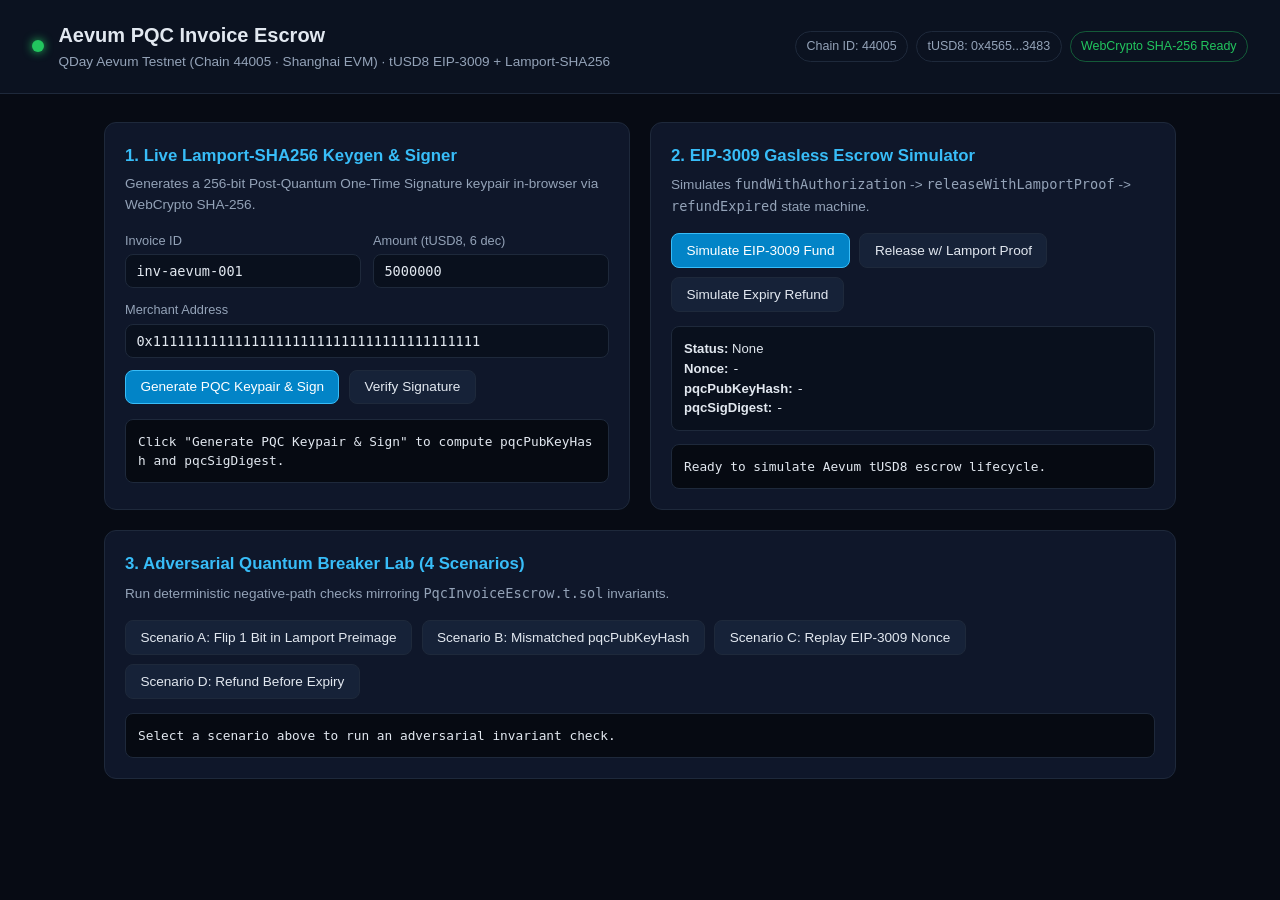
==== web/index.html @ 112e7c9a "feat: Aevum PQC Invoice Escrow (Foundry Shanghai, Python Lamport-SHA256, Web Console)" ====
<!DOCTYPE html>
<html lang="en">
<head>
  <meta charset="UTF-8" />
  <meta name="viewport" content="width=device-width, initial-scale=1.0" />
  <title>Aevum PQC Escrow — Post-Quantum tUSD8 Console</title>
  <link rel="icon" type="image/svg+xml" href="data:image/svg+xml,%3Csvg xmlns='http://www.w3.org/2000/svg' viewBox='0 0 64 64'%3E%3Crect width='64' height='64' rx='14' fill='%230b1220'/%3E%3Cpath d='M32 10L50 20v14c0 11-7.5 18.8-18 22C21.5 52.8 14 45 14 34V20l18-10z' fill='none' stroke='%2338bdf8' stroke-width='4'/%3E%3Ccircle cx='32' cy='31' r='6' fill='%2322c55e'/%3E%3C/svg%3E" />
  <link rel="stylesheet" href="styles.css" />
</head>
<body>
  <header class="topbar">
    <div class="brand">
      <span class="dot"></span>
      <div>
        <h1>Aevum PQC Invoice Escrow</h1>
        <p class="subtitle">QDay Aevum Testnet (Chain 44005 &middot; Shanghai EVM) &middot; tUSD8 EIP-3009 + Lamport-SHA256</p>
      </div>
    </div>
    <div class="badges">
      <span class="badge">Chain ID: 44005</span>
      <span class="badge">tUSD8: 0x4565...3483</span>
      <span class="badge ok" id="crypto-status">WebCrypto SHA-256 Ready</span>
    </div>
  </header>

  <main class="grid">
    <section class="card">
      <h2>1. Live Lamport-SHA256 Keygen &amp; Signer</h2>
      <p class="hint">Generates a 256-bit Post-Quantum One-Time Signature keypair in-browser via WebCrypto SHA-256.</p>
      <div class="form-row">
        <label>Invoice ID
          <input id="invoice-id" type="text" value="inv-aevum-001" />
        </label>
        <label>Amount (tUSD8, 6 dec)
          <input id="amount" type="number" value="5000000" min="1" />
        </label>
      </div>
      <label>Merchant Address
        <input id="merchant" type="text" value="0x1111111111111111111111111111111111111111" />
      </label>
      <div class="actions">
        <button id="btn-keygen" class="primary">Generate PQC Keypair &amp; Sign</button>
        <button id="btn-verify">Verify Signature</button>
      </div>
      <div class="output" id="pqc-output">Click "Generate PQC Keypair &amp; Sign" to compute <code>pqcPubKeyHash</code> and <code>pqcSigDigest</code>.</div>
    </section>

    <section class="card">
      <h2>2. EIP-3009 Gasless Escrow Simulator</h2>
      <p class="hint">Simulates <code>fundWithAuthorization</code> -> <code>releaseWithLamportProof</code> -> <code>refundExpired</code> state machine.</p>
      <div class="actions">
        <button id="btn-fund-eip3009" class="primary">Simulate EIP-3009 Fund</button>
        <button id="btn-release-pqc">Release w/ Lamport Proof</button>
        <button id="btn-refund">Simulate Expiry Refund</button>
      </div>
      <div class="state-box" id="escrow-state">
        <div><strong>Status:</strong> <span id="st-status">None</span></div>
        <div><strong>Nonce:</strong> <code id="st-nonce">-</code></div>
        <div><strong>pqcPubKeyHash:</strong> <code id="st-pkhash">-</code></div>
        <div><strong>pqcSigDigest:</strong> <code id="st-sigdigest">-</code></div>
      </div>
      <div class="output" id="escrow-log">Ready to simulate Aevum tUSD8 escrow lifecycle.</div>
    </section>

    <section class="card span-2">
      <h2>3. Adversarial Quantum Breaker Lab (4 Scenarios)</h2>
      <p class="hint">Run deterministic negative-path checks mirroring <code>PqcInvoiceEscrow.t.sol</code> invariants.</p>
      <div class="lab-grid">
        <button class="lab-btn" data-scenario="tamper-preimage">Scenario A: Flip 1 Bit in Lamport Preimage</button>
        <button class="lab-btn" data-scenario="wrong-pkhash">Scenario B: Mismatched pqcPubKeyHash</button>
        <button class="lab-btn" data-scenario="eip3009-replay">Scenario C: Replay EIP-3009 Nonce</button>
        <button class="lab-btn" data-scenario="premature-refund">Scenario D: Refund Before Expiry</button>
      </div>
      <div class="output" id="lab-output">Select a scenario above to run an adversarial invariant check.</div>
    </section>
  </main>

  <script type="module" src="app.js"></script>
</body>
</html>
---- web/styles.css ----
:root {
  --bg: #070b14;
  --card: #0f172a;
  --border: #1e293b;
  --text: #e2e8f0;
  --muted: #94a3b8;
  --accent: #38bdf8;
  --ok: #22c55e;
  --err: #ef4444;
}
* { box-sizing: border-box; }
body {
  margin: 0;
  font-family: -apple-system, BlinkMacSystemFont, "Segoe UI", Roboto, sans-serif;
  background: var(--bg);
  color: var(--text);
  line-height: 1.5;
}
.topbar {
  display: flex;
  flex-wrap: wrap;
  justify-content: space-between;
  align-items: center;
  gap: 1rem;
  padding: 1.25rem 2rem;
  border-bottom: 1px solid var(--border);
  background: #0b1220;
}
.brand { display: flex; align-items: center; gap: 0.9rem; }
.dot { width: 12px; height: 12px; border-radius: 50%; background: var(--ok); box-shadow: 0 0 10px var(--ok); }
h1 { margin: 0; font-size: 1.25rem; }
.subtitle { margin: 0.15rem 0 0; color: var(--muted); font-size: 0.85rem; }
.badges { display: flex; flex-wrap: wrap; gap: 0.5rem; }
.badge {
  padding: 0.3rem 0.65rem;
  border: 1px solid var(--border);
  border-radius: 999px;
  font-size: 0.78rem;
  color: var(--muted);
}
.badge.ok { border-color: rgba(34, 197, 94, 0.4); color: var(--ok); }
.grid {
  max-width: 1120px;
  margin: 1.75rem auto;
  padding: 0 1.5rem;
  display: grid;
  grid-template-columns: repeat(auto-fit, minmax(420px, 1fr));
  gap: 1.25rem;
}
.card {
  background: var(--card);
  border: 1px solid var(--border);
  border-radius: 12px;
  padding: 1.25rem;
}
.span-2 { grid-column: 1 / -1; }
h2 { margin: 0 0 0.4rem; font-size: 1.05rem; color: var(--accent); }
.hint { margin: 0 0 1rem; font-size: 0.85rem; color: var(--muted); }
.form-row { display: grid; grid-template-columns: 1fr 1fr; gap: 0.75rem; }
label { display: block; font-size: 0.8rem; color: var(--muted); margin-bottom: 0.75rem; }
input {
  width: 100%;
  margin-top: 0.25rem;
  padding: 0.5rem 0.65rem;
  border-radius: 8px;
  border: 1px solid var(--border);
  background: #09101d;
  color: var(--text);
  font-family: ui-monospace, SFMono-Regular, Menlo, monospace;
  font-size: 0.85rem;
}
.actions, .lab-grid { display: flex; flex-wrap: wrap; gap: 0.6rem; margin-bottom: 0.9rem; }
button {
  cursor: pointer;
  padding: 0.55rem 0.9rem;
  border-radius: 8px;
  border: 1px solid var(--border);
  background: #162238;
  color: var(--text);
  font-size: 0.85rem;
  font-weight: 500;
}
button.primary { background: #0284c7; border-color: #38bdf8; color: #fff; }
button:hover { filter: brightness(1.1); }
.state-box {
  background: #09101d;
  border: 1px solid var(--border);
  border-radius: 8px;
  padding: 0.75rem;
  margin-bottom: 0.8rem;
  font-size: 0.82rem;
  word-break: break-all;
}
.output {
  background: #060a12;
  border: 1px solid var(--border);
  border-radius: 8px;
  padding: 0.75rem;
  font-family: ui-monospace, SFMono-Regular, Menlo, monospace;
  font-size: 0.8rem;
  white-space: pre-wrap;
  word-break: break-all;
}
.output.pass { border-color: rgba(34, 197, 94, 0.45); color: #86efac; }
.output.fail { border-color: rgba(239, 68, 68, 0.45); color: #fca5a5; }
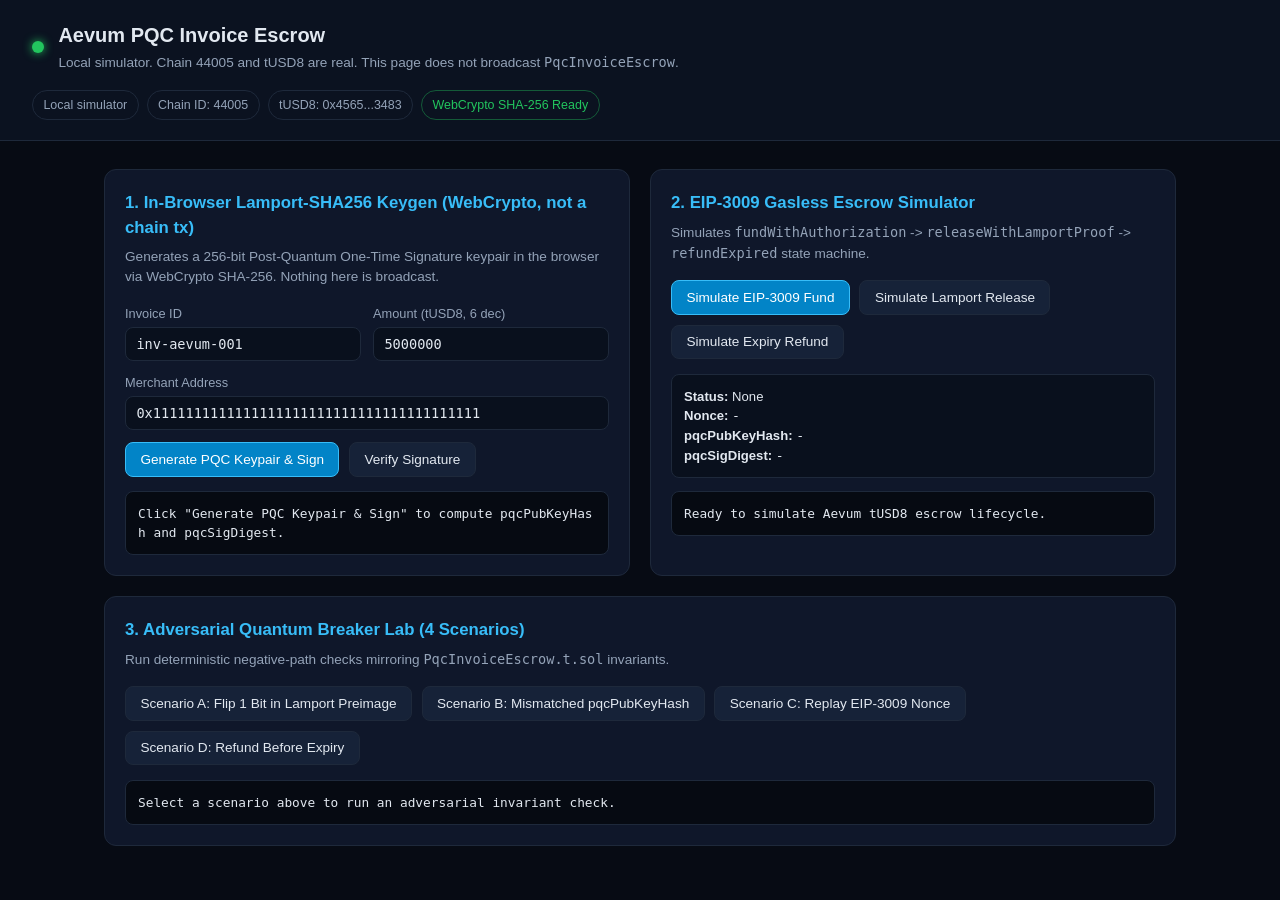
==== commit 587269f9: "Update the Aevum narration script, deck, and console." ====
--- a/web/index.html
+++ b/web/index.html
@@ -3,7 +3,7 @@
 <head>
   <meta charset="UTF-8" />
   <meta name="viewport" content="width=device-width, initial-scale=1.0" />
-  <title>Aevum PQC Escrow — Post-Quantum tUSD8 Console</title>
+  <title>Aevum PQC Escrow — Local Simulator</title>
   <link rel="icon" type="image/svg+xml" href="data:image/svg+xml,%3Csvg xmlns='http://www.w3.org/2000/svg' viewBox='0 0 64 64'%3E%3Crect width='64' height='64' rx='14' fill='%230b1220'/%3E%3Cpath d='M32 10L50 20v14c0 11-7.5 18.8-18 22C21.5 52.8 14 45 14 34V20l18-10z' fill='none' stroke='%2338bdf8' stroke-width='4'/%3E%3Ccircle cx='32' cy='31' r='6' fill='%2322c55e'/%3E%3C/svg%3E" />
   <link rel="stylesheet" href="styles.css" />
 </head>
@@ -13,10 +13,11 @@
       <span class="dot"></span>
       <div>
         <h1>Aevum PQC Invoice Escrow</h1>
-        <p class="subtitle">QDay Aevum Testnet (Chain 44005 &middot; Shanghai EVM) &middot; tUSD8 EIP-3009 + Lamport-SHA256</p>
+        <p class="subtitle">Local simulator. Chain 44005 and tUSD8 are real. This page does not broadcast <code>PqcInvoiceEscrow</code>.</p>
       </div>
     </div>
     <div class="badges">
+      <span class="badge">Local simulator</span>
       <span class="badge">Chain ID: 44005</span>
       <span class="badge">tUSD8: 0x4565...3483</span>
       <span class="badge ok" id="crypto-status">WebCrypto SHA-256 Ready</span>
@@ -25,8 +26,8 @@
 
   <main class="grid">
     <section class="card">
-      <h2>1. Live Lamport-SHA256 Keygen &amp; Signer</h2>
-      <p class="hint">Generates a 256-bit Post-Quantum One-Time Signature keypair in-browser via WebCrypto SHA-256.</p>
+      <h2>1. In-Browser Lamport-SHA256 Keygen (WebCrypto, not a chain tx)</h2>
+      <p class="hint">Generates a 256-bit Post-Quantum One-Time Signature keypair in the browser via WebCrypto SHA-256. Nothing here is broadcast.</p>
       <div class="form-row">
         <label>Invoice ID
           <input id="invoice-id" type="text" value="inv-aevum-001" />
@@ -50,7 +51,7 @@
       <p class="hint">Simulates <code>fundWithAuthorization</code> -> <code>releaseWithLamportProof</code> -> <code>refundExpired</code> state machine.</p>
       <div class="actions">
         <button id="btn-fund-eip3009" class="primary">Simulate EIP-3009 Fund</button>
-        <button id="btn-release-pqc">Release w/ Lamport Proof</button>
+        <button id="btn-release-pqc">Simulate Lamport Release</button>
         <button id="btn-refund">Simulate Expiry Refund</button>
       </div>
       <div class="state-box" id="escrow-state">
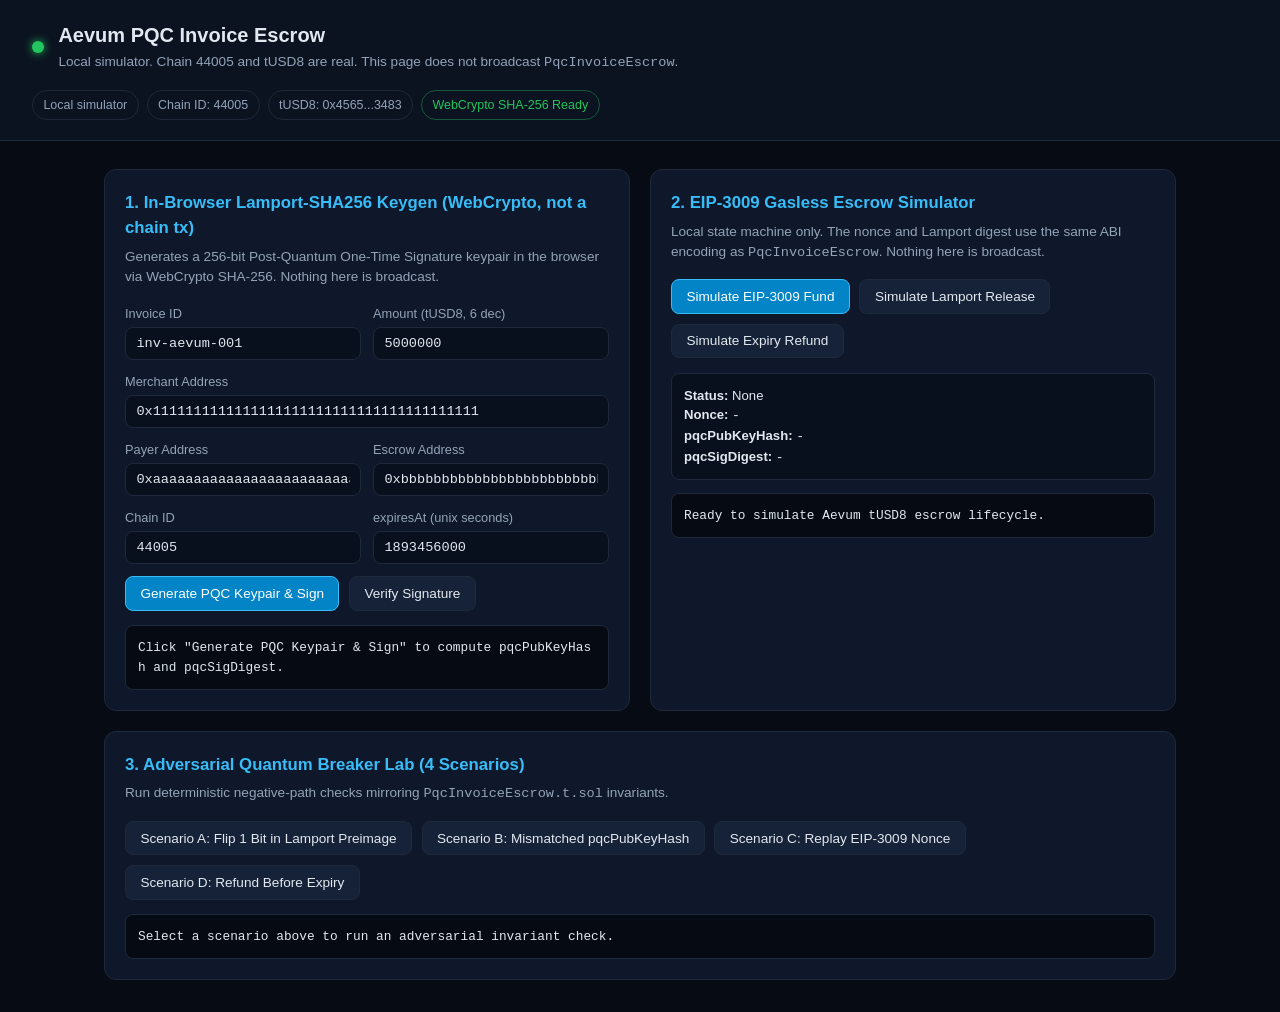
==== commit 0956d0ed: "security: bind EIP-3009 nonce to escrow/merchant/expiry/pqcPubKeyHash and enforce on-chain invoice c" ====
--- a/web/index.html
+++ b/web/index.html
@@ -39,6 +39,22 @@
       <label>Merchant Address
         <input id="merchant" type="text" value="0x1111111111111111111111111111111111111111" />
       </label>
+      <div class="form-row">
+        <label>Payer Address
+          <input id="payer" type="text" value="0xaaaaaaaaaaaaaaaaaaaaaaaaaaaaaaaaaaaaaaaa" />
+        </label>
+        <label>Escrow Address
+          <input id="escrow" type="text" value="0xbbbbbbbbbbbbbbbbbbbbbbbbbbbbbbbbbbbbbbbb" />
+        </label>
+      </div>
+      <div class="form-row">
+        <label>Chain ID
+          <input id="chain-id" type="number" value="44005" min="1" />
+        </label>
+        <label>expiresAt (unix seconds)
+          <input id="expires-at" type="number" value="1893456000" min="0" />
+        </label>
+      </div>
       <div class="actions">
         <button id="btn-keygen" class="primary">Generate PQC Keypair &amp; Sign</button>
         <button id="btn-verify">Verify Signature</button>
@@ -48,7 +64,7 @@
 
     <section class="card">
       <h2>2. EIP-3009 Gasless Escrow Simulator</h2>
-      <p class="hint">Simulates <code>fundWithAuthorization</code> -> <code>releaseWithLamportProof</code> -> <code>refundExpired</code> state machine.</p>
+      <p class="hint">Local state machine only. The nonce and Lamport digest use the same ABI encoding as <code>PqcInvoiceEscrow</code>. Nothing here is broadcast.</p>
       <div class="actions">
         <button id="btn-fund-eip3009" class="primary">Simulate EIP-3009 Fund</button>
         <button id="btn-release-pqc">Simulate Lamport Release</button>
